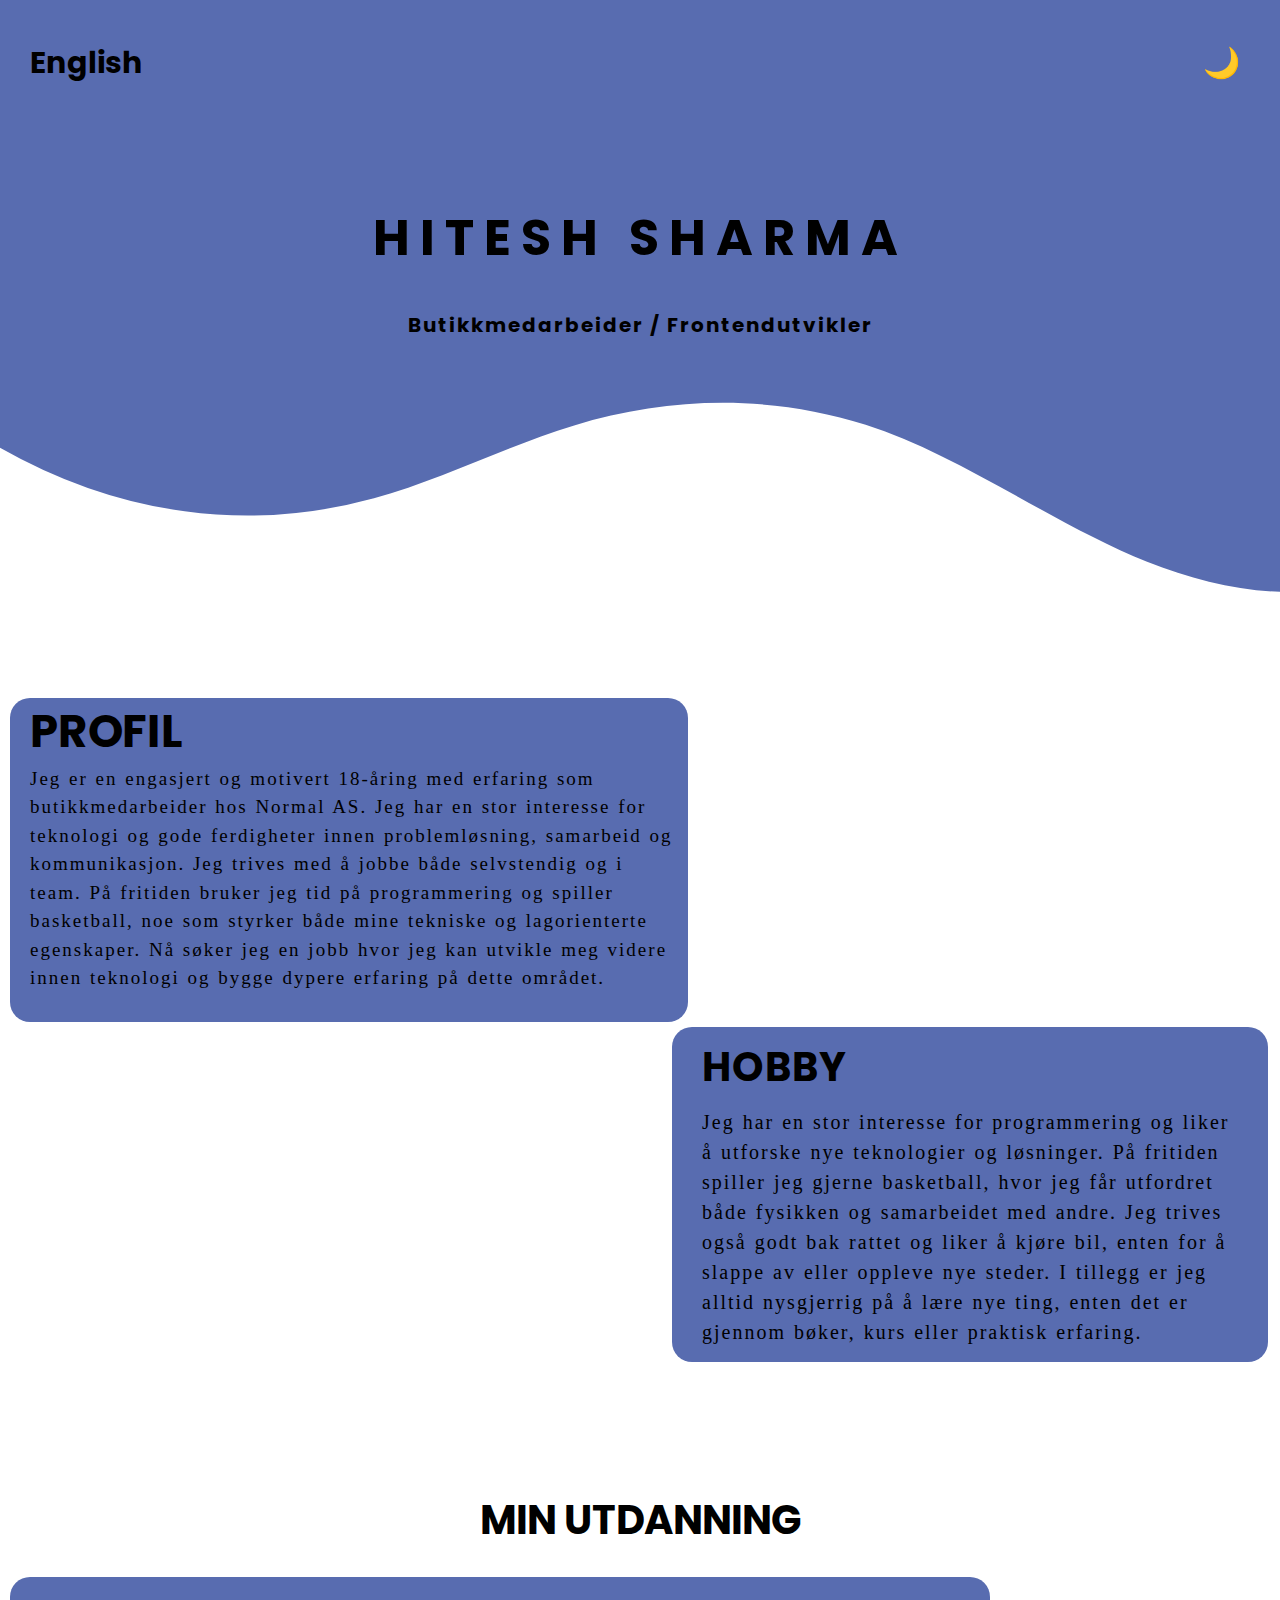
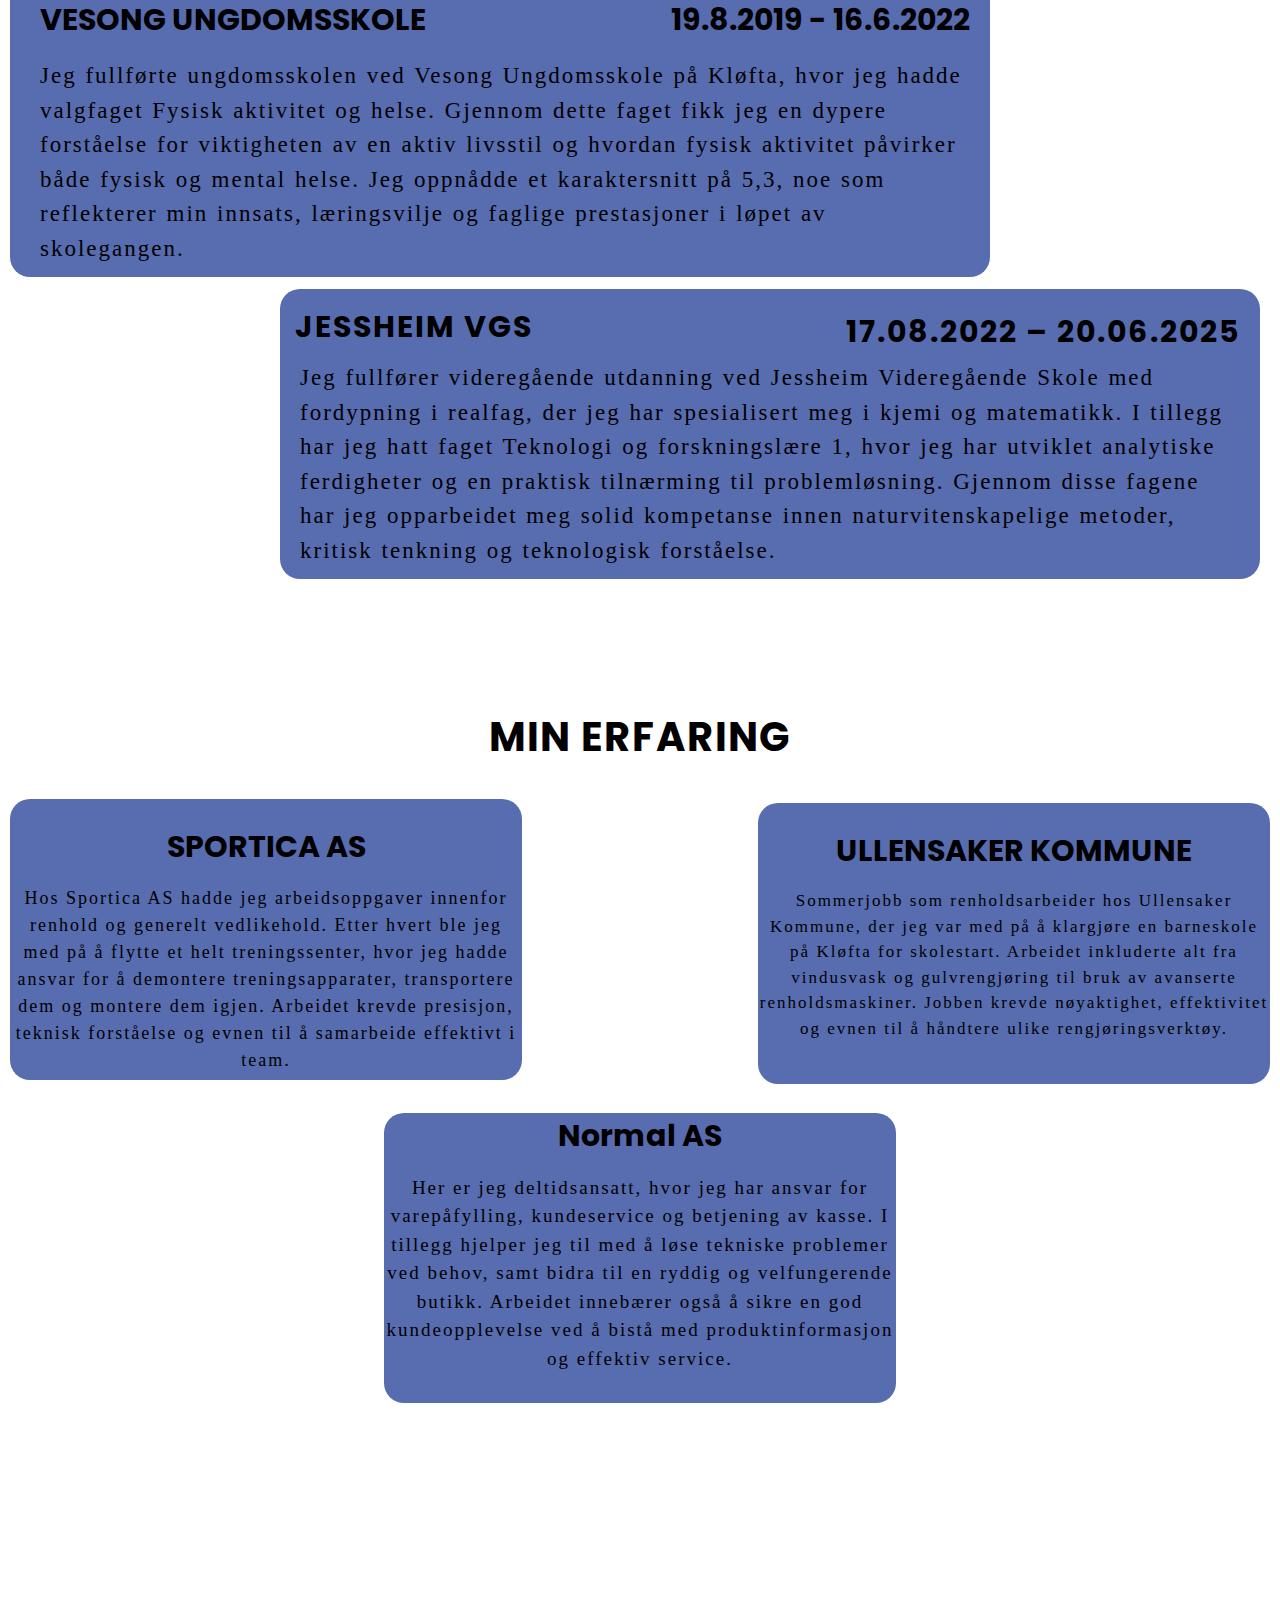
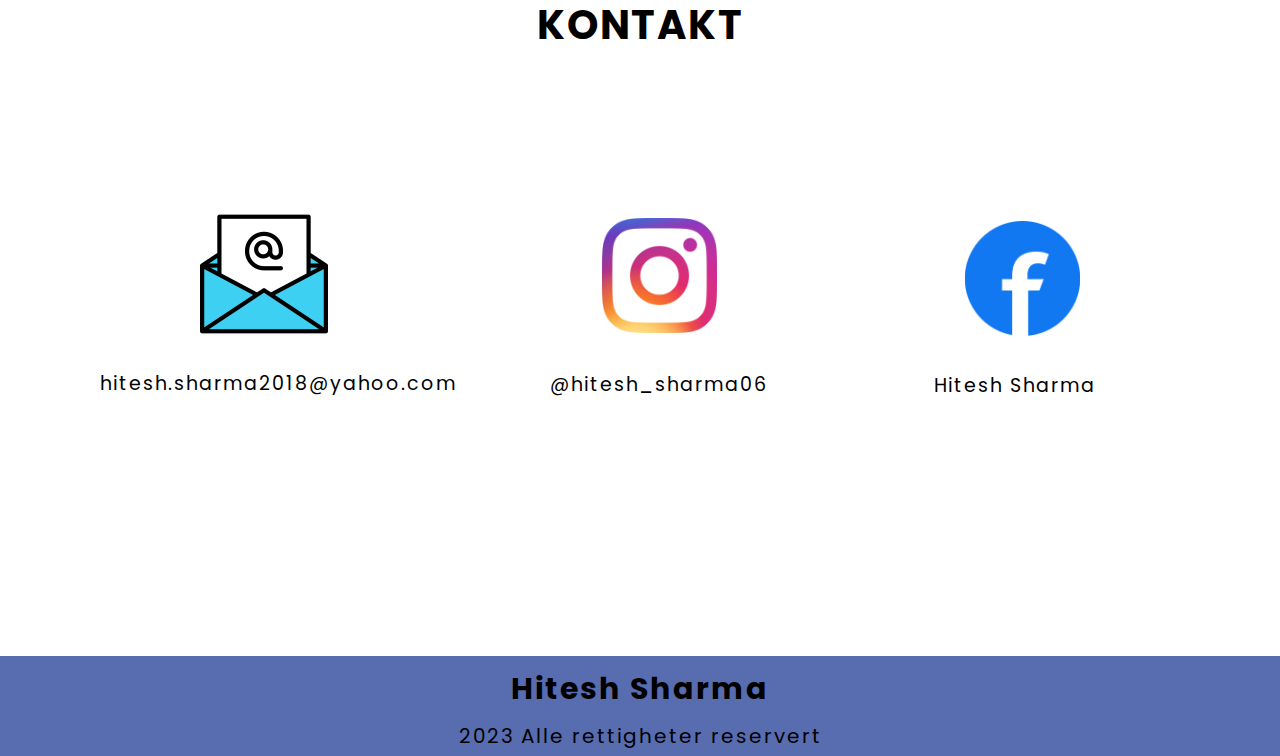
==== index.html @ 56905f3d "Update and rename app.html to index.html" ====
<!DOCTYPE html>
<html lang="en">
<head>
    <meta charset="UTF-8">
    <meta name="viewport" content="width=device-width, initial-scale=1.0">
    <title>Hitesh Sharma</title>
    <link href="https://fonts.googleapis.com/css2?family=Poppins:wght@700&display=swap" rel="stylesheet">
    <link rel="stylesheet" href="style.css">
    <link rel="icon" href="imag.png" type="image/png"> 
</head>
<body>
    <header>
        <div class="nav">
            <div class="språk">
                <h2><a href="english.html">English</a></h2>
            </div>
            <div class="dark">
                <h2><a href="dark_app.html">🌙</a></h2>
            </div>
            <div class="custom-shape-divider-top-1742841996">
                <svg data-name="Layer 1" xmlns="http://www.w3.org/2000/svg" viewBox="0 0 1200 120" preserveAspectRatio="none">
                    <path d="M321.39,56.44c58-10.79,114.16-30.13,172-41.86,82.39-16.72,168.19-17.73,250.45-.39C823.78,31,906.67,72,985.66,92.83c70.05,18.48,146.53,26.09,214.34,3V0H0V27.35A600.21,600.21,0,0,0,321.39,56.44Z" class="shape-fill"></path>
                </svg>
            </div>
        <div class="name">
            <h1>HITESH SHARMA</h1>
        </div>
        <div class="stilling">
            <h2>Butikkmedarbeider / Frontendutvikler</h2>
        </div>
        </div>
    </header>
    <main>
        <div class="profil">
            <div class="navn">
                <h2>PROFIL</h2>
            </div>
            <div class="profiltekst">
                <p>Jeg er en engasjert og motivert 18-åring med erfaring som butikkmedarbeider hos Normal AS. Jeg har en stor interesse for teknologi og gode ferdigheter innen problemløsning, samarbeid og kommunikasjon. Jeg trives med å jobbe både selvstendig og i team. 

                    På fritiden bruker jeg tid på programmering og spiller basketball, noe som styrker både mine tekniske og lagorienterte egenskaper. Nå søker jeg en jobb hvor jeg kan utvikle meg videre innen teknologi og bygge dypere erfaring på dette området.
                </p>
            </div>
        </div>

        <div class="hobby">
            <h1>HOBBY</h1>
            <div class="hobbytekst">
                <p>Jeg har en stor interesse for programmering og liker å utforske nye teknologier og løsninger. På fritiden spiller jeg gjerne basketball, hvor jeg får utfordret både fysikken og samarbeidet med andre. Jeg trives også godt bak rattet og liker å kjøre bil, enten for å slappe av eller oppleve nye steder. I tillegg er jeg alltid nysgjerrig på å lære nye ting, enten det er gjennom bøker, kurs eller praktisk erfaring.</p>
            </div>
        </div>

        <div class="utdanning">
            <h1>MIN UTDANNING</h1>
            <div class="vesong">
                <h2>VESONG UNGDOMSSKOLE</h2>
                <div class="vesongtid">
                    <h2>19.8.2019 - 16.6.2022</h2>
                </div>
                <div class="vesongtekst">
                    <p>Jeg fullførte ungdomsskolen ved Vesong Ungdomsskole på Kløfta, hvor jeg hadde valgfaget Fysisk aktivitet og helse. Gjennom dette faget fikk jeg en dypere forståelse for viktigheten av en aktiv livsstil og hvordan fysisk aktivitet påvirker både fysisk og mental helse. Jeg oppnådde et karaktersnitt på 5,3, noe som reflekterer min innsats, læringsvilje og faglige prestasjoner i løpet av skolegangen.</p>
                </div>
            </div>

            <div class="jesvgs">
                <h2>JESSHEIM VGS</h2>
                <div class="jesstid">
                    <h2>17.08.2022 – 20.06.2025</h2>
                </div>
                <div class="jesstekst">
                    <p>Jeg fullfører videregående utdanning ved Jessheim Videregående Skole med fordypning i realfag, der jeg har spesialisert meg i kjemi og matematikk. I tillegg har jeg hatt faget Teknologi og forskningslære 1, hvor jeg har utviklet analytiske ferdigheter og en praktisk tilnærming til problemløsning. Gjennom disse fagene har jeg opparbeidet meg solid kompetanse innen naturvitenskapelige metoder, kritisk tenkning og teknologisk forståelse.</p>
                </div>
            </div>
        </div>

        <div class="erfaring">
            <h1>MIN ERFARING</h1>
            <div class="sportica scroll-effect">
                <h2>SPORTICA AS</h2>
                <p>Hos Sportica AS hadde jeg arbeidsoppgaver innenfor renhold og generelt vedlikehold. Etter hvert ble jeg med på å flytte et helt treningssenter, hvor jeg hadde ansvar for å demontere treningsapparater, transportere dem og montere dem igjen. Arbeidet krevde presisjon, teknisk forståelse og evnen til å samarbeide effektivt i team.</p>
            </div>

            <div class="normal">
                <h2>Normal AS</h2>
                <p>Her er jeg deltidsansatt, hvor jeg har ansvar for varepåfylling, kundeservice og betjening av kasse. I tillegg hjelper jeg til med å løse tekniske problemer ved behov, samt bidra til en ryddig og velfungerende butikk. Arbeidet innebærer også å sikre en god kundeopplevelse ved å bistå med produktinformasjon og effektiv service.</p>
            </div>

            <div class="ulk">
                <h2>ULLENSAKER KOMMUNE</h2>
                <p>Sommerjobb som renholdsarbeider hos Ullensaker Kommune, der jeg var med på å klargjøre en barneskole på Kløfta for skolestart. Arbeidet inkluderte alt fra vindusvask og gulvrengjøring til bruk av avanserte renholdsmaskiner. Jobben krevde nøyaktighet, effektivitet og evnen til å håndtere ulike rengjøringsverktøy.</p>
            </div>
        </div>
        <div class="kontakt">
            <h1>KONTAKT</h1>
            <div class="email">
                 <a href="mailto:hitesh.sharma2018@yahoo.com" target="_blank">
                        <img src="image.png" alt="">
                 </a>
                <p>hitesh.sharma2018@yahoo.com</p>
            </div>
            <div class="insta">
                <a href="https://www.instagram.com/hitesh_sharma06/" target="_blank">
                    <img src="insta.png" alt="">
                </a>
                <p>@hitesh_sharma06</p>
            </div>
            <div class="facebook">
                <a href="https://www.facebook.com/profile.php?id=100025072475921" target="_blank">
                    <img src="facebook.png" alt="">
                </a>
                <p>Hitesh Sharma</p>
            </div>
        </div>
    </main>

    <footer>
        <div class="footer">
            <h2>Hitesh Sharma</h2>
            <p>2023 Alle rettigheter reservert</p>
        </div>
    </footer>
</body>
</html>
---- style.css ----
html{
    scroll-behavior: smooth;
    background-color: #131638;
}
body{
    margin: 0;
    padding: 0;
    font-family: 'Poppins', sans-serif;
    background-color: #ffffff;
    height: 50%;
}
.nav {
    background-color:#586cb0 ;
    overflow: hidden;
    width: 100%;
    height: 400px;
    top: 0;
    left: 0;
    z-index: 1000;
}

.språk{
    float: left;
    margin-right: 20px;
    margin-top: 20px;
}

.språk a{
    color: rgb(0, 0, 0);
    text-decoration: none;
    font-size: 30px;
    margin-right: 20px;
    margin-left: 30px;
}

.språk a:hover{
    color: #6131f1;
}

.dark{
    float:right;
    margin-right: 20px;
    margin-top:20px;
}

.dark a{
    color: white;
    text-decoration: none;
    font-size: 30px;
    margin-right: 20px;
    margin-left: 30px;
}

.dark a:hover{
    color: #440ceccf;
}
.custom-shape-divider-top-1742841996 {
    position: absolute;
    top: 400px;
    left: 0;
    width: 100%;
    overflow: hidden;
    line-height: 0;
}

.custom-shape-divider-top-1742841996 svg {
    position: relative;
    display: block;
    width: calc(109% + 1.3px);
    height: 209px;
}

.custom-shape-divider-top-1742841996 .shape-fill {
    fill: #586cb0;
}

.name h1{
    font-family: 'Poppins', sans-serif;
    color:rgb(0, 0, 0);
    font-size: 50px;
    text-align: center;
    margin-top:200px;
    font-weight:0;
    transition: font-size 0.5s;
    letter-spacing: 10px;
}

.name h1:hover{
    font-size: 60px;
}
.stilling h2{
    font-family: 'Poppins', sans-serif;
    color:rgb(0, 0, 0);
    font-size: 20px;
    text-align: center;
    margin-top: 0;
    letter-spacing: 2px;
}

main{
    font-family: 'Poppins', sans-serif; 
    border-radius: 20px;
}

.profil{
    margin-top: 24%;
    width: 53%;
    margin-left: 10px;
    background-color: #586cb0;
    height: 50%;
    border-radius: 20px; 
    transition: 0.5s;
}

.profil:hover{
    box-shadow: 0px 0px 10px 0px #000000;
}


.navn{
    font-family: 'Poppins', sans-serif;
    padding: 0px;
    color: rgb(0, 0, 0);
    text-align: left;
    margin-top: -9px;
    font-size: 30px;
    margin-left: 20px;
}

.profiltekst{
    color: rgb(0, 0, 0);
    font-family: 'Times New Roman', Times, serif;
    margin-top: -10%;
    padding: 10px;
    margin-left: 10px;
   word-spacing: 1px;
   letter-spacing: 2px; 
   font-size: 19px;
   line-height:1.5;
   font-weight: 100px;
}

.hobby{
    margin-top: 5px;
    padding: 10px;
    margin-left: 52.5%;
    border: 0px solid #000000cf;
    height: 315px;
    width: 45%;
    background-color: #586cb0;
    border-radius: 20px;
    margin-bottom: 10%;
    transition: 0.5s; 
}

.hobby:hover{
    box-shadow: 0px 0px 10px 0px #000000;
}

.hobby h1   {
    color: rgb(0, 0, 0);
    font-family: 'Poppins', sans-serif;
    font-size: 40px;
    text-align: left;
    margin-top: 0;
    letter-spacing: 2px;
    margin-left: 20px;
}

.hobbytekst{
    color: rgb(0, 0, 0);
    margin-top: -8%;
    padding: 10px;
    margin-left: 10px;
    word-spacing: 1px;
    letter-spacing: 2px; 
    font-size: 20px;
    font-family: 'Times New Roman', Times, serif;
    line-height: 1.5;

}


.utdanning{
    margin-top: 5px;
}

.utdanning h1{
    font-family: 'Poppins', sans-serif;
    text-align: center;
    font-size: 40px;
    color: rgb(0, 0, 0);
}

.vesong{
    margin-top: 5px;
    padding: 10px;
    margin-left:10px;
    border: 0px solid #000000cf;
    height: 280px;
    width: 75%;
    background-color: #586cb0;
    border-radius: 20px;
    margin-bottom: 10%;
    transition: 0.5s;
}

.vesong:hover{
    box-shadow: 0px 0px 10px 0px #000000;
}

.vesong h2{
    color: rgb(0, 0, 0);
    margin-top: 10px;
    margin-left: 20px;
    font-size: 30px;
    font-family: 'Poppins', sans-serif;
    text-align: left;
}

.vesongtid h2{
    color: rgb(0, 0, 0);
    text-align: right;
    margin-top: -70px;
    margin-right: 10px;
}

.vesongtekst p{
    color: rgb(0, 0, 0);
    margin-top: -2%;
    padding: 10px;
    margin-left: 10px;
    word-spacing: 1px;
    letter-spacing: 2px; 
    font-size: 20px;
    font-family: 'Times New Roman', Times, serif;
    line-height: 1.5;
    font-size: 23px;
}

.jesvgs{
    margin-top: -9%;
    padding: 10px;
    margin-left:280px;
    border: 0px solid #000000cf;
    height: 270px;
    width: 75%;
    background-color: #586cb0;
    border-radius: 20px;
    margin-bottom: 10%;
   transition: 0.5s; 
}

.jesvgs:hover{
    box-shadow: 0px 0px 10px 0px #000000;
}

.jesvgs h2{
    padding: 5px;
    color: rgb(0, 0, 0);
    font-family: 'Poppins', sans-serif;
    font-size: 30px;
    margin-top: 0;
    letter-spacing: 2px;
}

.jesstid h2{

    padding: 10px;
    font-family: 'Poppins', sans-serif;
    font-size: 30px;
    color: rgb(0, 0, 0);
    text-align: right;
    margin-top: -8.5%;
}

.jesvgs p{
    margin-top: -4%;
    color: rgb(0, 0, 0);
    padding: 10px;
    word-spacing: 1px;
    letter-spacing: 2px; 
    font-size: 20px;
    font-family: 'Times New Roman', Times, serif;
    line-height: 1.5;
    font-size: 23px;
}     

.erfaring h1{
    font-size: 40px;
    color: rgb(0, 0, 0);
    font-family: 'Poppins', sans-serif;
    text-align: center;
    margin-top: 0;
    letter-spacing: 2px;
}


.sportica{
    width: 40%;
    float: left;
    margin-left: 10px;
    margin-top: 5px;
    border: 0px solid #00000000;
    height: 281px;
    background-color: #586cb0;
    border-radius: 20px;
    transition: 0.5s;
}

.sportica:hover{
    box-shadow: 0px 0px 10px 0px #1b204f;
}
.sportica h2{
    color: rgb(0, 0, 0);
    text-align: center;
    font-size: 30px;
}

.sportica p{
    font-family: 'Times New Roman', Times, serif;
    color: rgb(0, 0, 0);
    margin-top: -2%;
    line-height: 1.5;
    text-align: center;
    letter-spacing: 2px;
    font-size: 18px;
}

.ulk{
    width: 40%;
    float: right;
    align-self: right;
    margin-left: 10px;
    margin-right: 10px;
    margin-top: -600px;
    border: 0px solid #00000000;
    height: 281px;
    background-color: #586cb0;
    border-radius: 20px;
    transition: 0.5s;
}

.ulk:hover{
    box-shadow: 0px 0px 10px 0px #1b204f;
}
.ulk h2{
    color: rgb(0, 0, 0);
    text-align: center;
    font-size: 30px;
}

.ulk p{
    font-family: 'Times New Roman', Times, serif;
    color: rgb(0, 0, 0);
    margin-top: -2%;
    line-height: 1.5;
    text-align: center;
    letter-spacing: 2px;
    font-size: 17px;
}


.normal{
    width: 40%;
    float: center;
    margin-left: 30%;
    margin-top: 27%;
    border: 0px solid #00000000;
    height: 290px;
    background-color: #586cb0;
    border-radius: 20px;
    transition: 0.5s;
}
.normal:hover{
    box-shadow: 0px 0px 10px 0px #000000;
}
.normal h2{
    color: rgb(0, 0, 0);
    text-align: center;
    font-size: 30px;
}

.normal p{
    font-family: 'Times New Roman', Times, serif;
    color: rgb(0, 0, 0);
    margin-top: -2%;
    line-height: 1.5;
    text-align: center;
    letter-spacing: 2px;
    font-size: 19px;
}

.kontakt h1{
    font-size: 40px;
    color: rgb(0, 0, 0);
    font-family: 'Poppins', sans-serif;
    text-align: center;
    margin-top: 15%;
    letter-spacing: 2px;
}

.email  a img{
    width: 10%;
    height: 10%;
    margin-left: 200px;
    margin-top:10%;
}

.email  a img:hover{
    transform: scale(1.1);
    transition: 0.5s;
}

.email p{
    font-family:'Poppins', sans-serif;
    color: rgb(0, 0, 0);
    margin-top: 2%;
    line-height: 1.5;
    margin-left: 150px;
    letter-spacing: 2px;
    font-size: 19px;
    margin-left: 100px;
}
.insta a img {
    width: 9%;
    height: 9%;
    margin-left: 47%;
    margin-top: -200px;
    display: block; 
}

.insta a img:hover{
    transform: scale(1.1);
    transition: 0.5s;
}

.insta p{
    font-family:'Poppins', sans-serif;
    color: rgb(0, 0, 0);
    margin-top: 3%;
    line-height: 1.5;
    margin-left: 150px;
    letter-spacing: 2px;
    font-size: 19px;
    margin-left: 550px;
}

.facebook a img{
    width: 9%;
    height: 9%;
    float: right;
    margin-top: -150px;
    margin-right: 200px;
    display: block; 
}

.facebook a img:hover{
    transform: scale(1.1);
    transition: 0.5s;
}

.facebook p{
    font-family:'Poppins', sans-serif;
    color: rgb(0, 0, 0);
    margin-top: -48px;
    letter-spacing: 2px;
    font-size: 19px;
    margin-left: 73%;

}

.footer{
    background-color: #586cb0;
    height: 100px;
    width: 100%;
    margin-top: 20%;
    border-radius: 0px;
    margin-bottom: 0px;
}

.footer h2{
    padding: 10px;
    font-family: 'Poppins', sans-serif;
    color: rgb(0, 0, 0);
    text-align: center;
    font-size: 30px;
    margin-top: 5%;
    letter-spacing: 2px;
}

.footer p{
    font-family: 'Poppins', sans-serif;
    color: rgb(0, 0, 0);
    text-align: center;
    font-size: 20px;
    margin-top: -2%;
    letter-spacing: 2px;
}
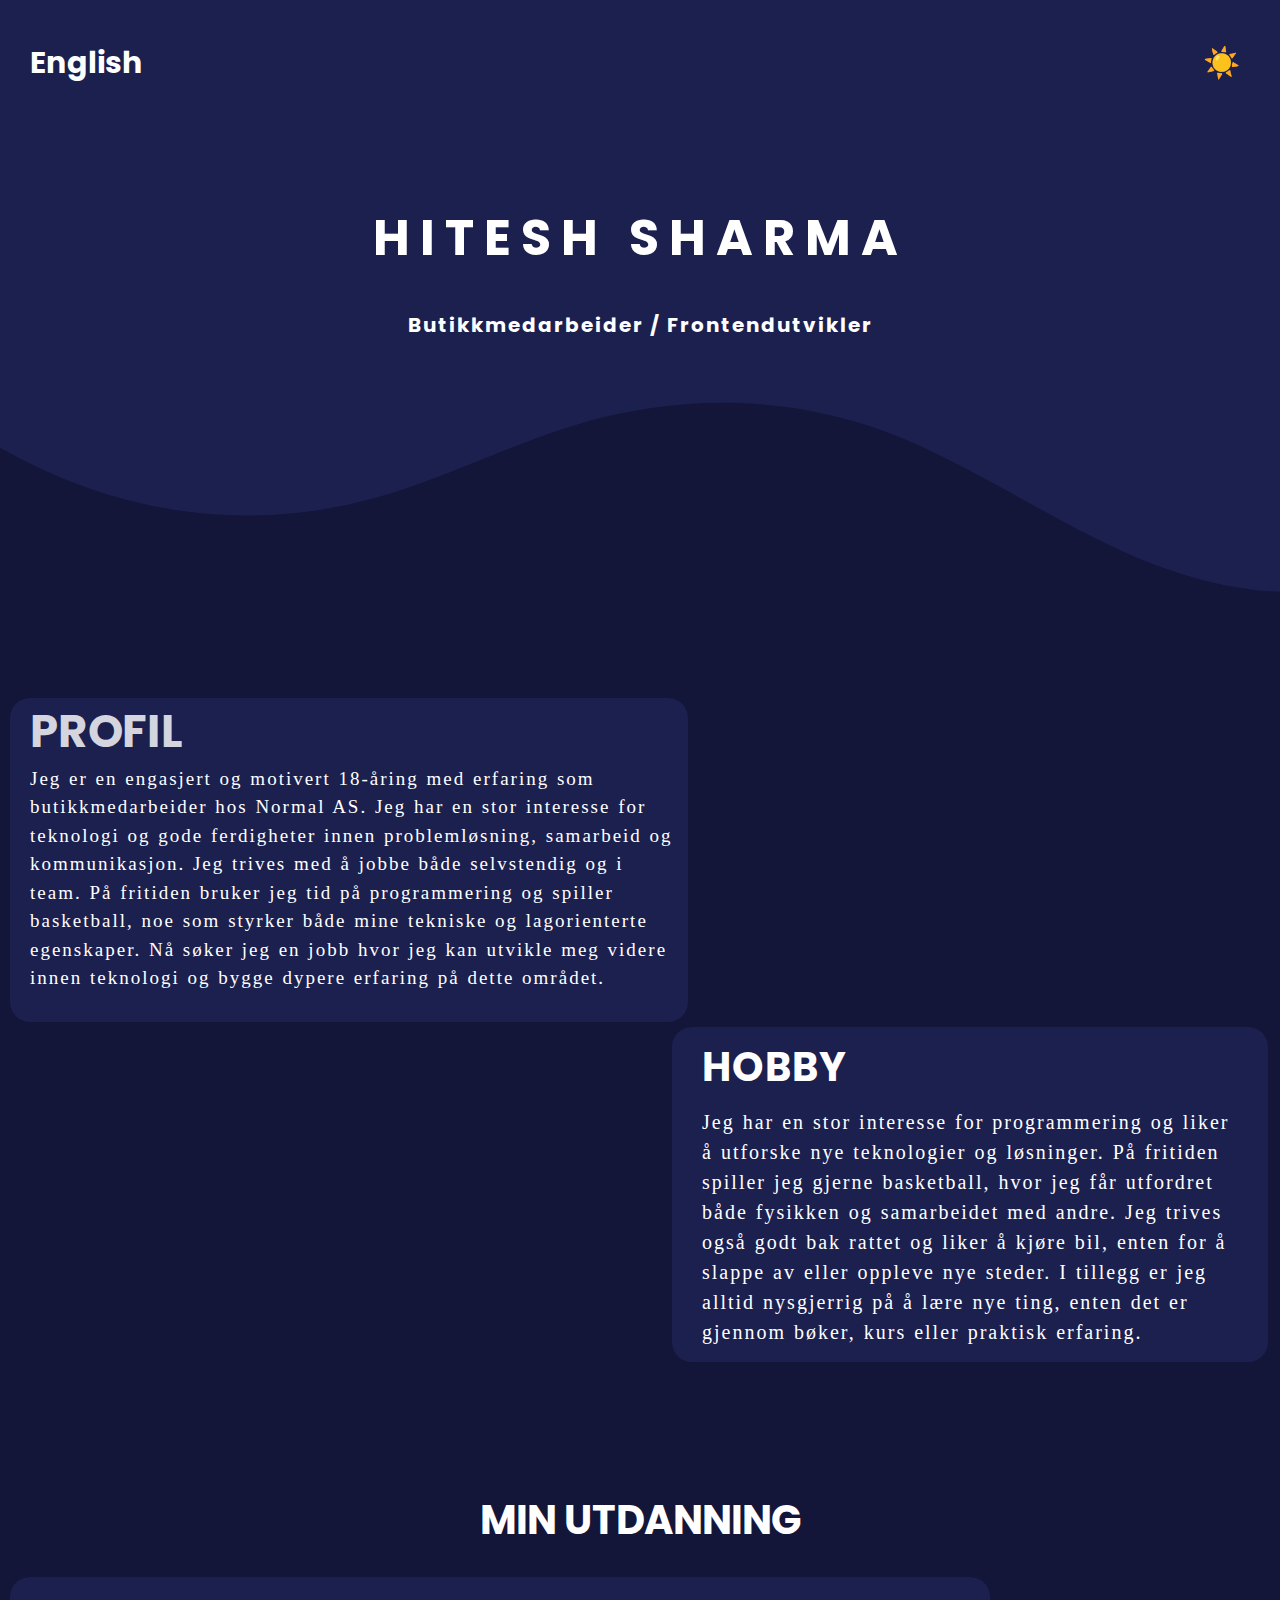
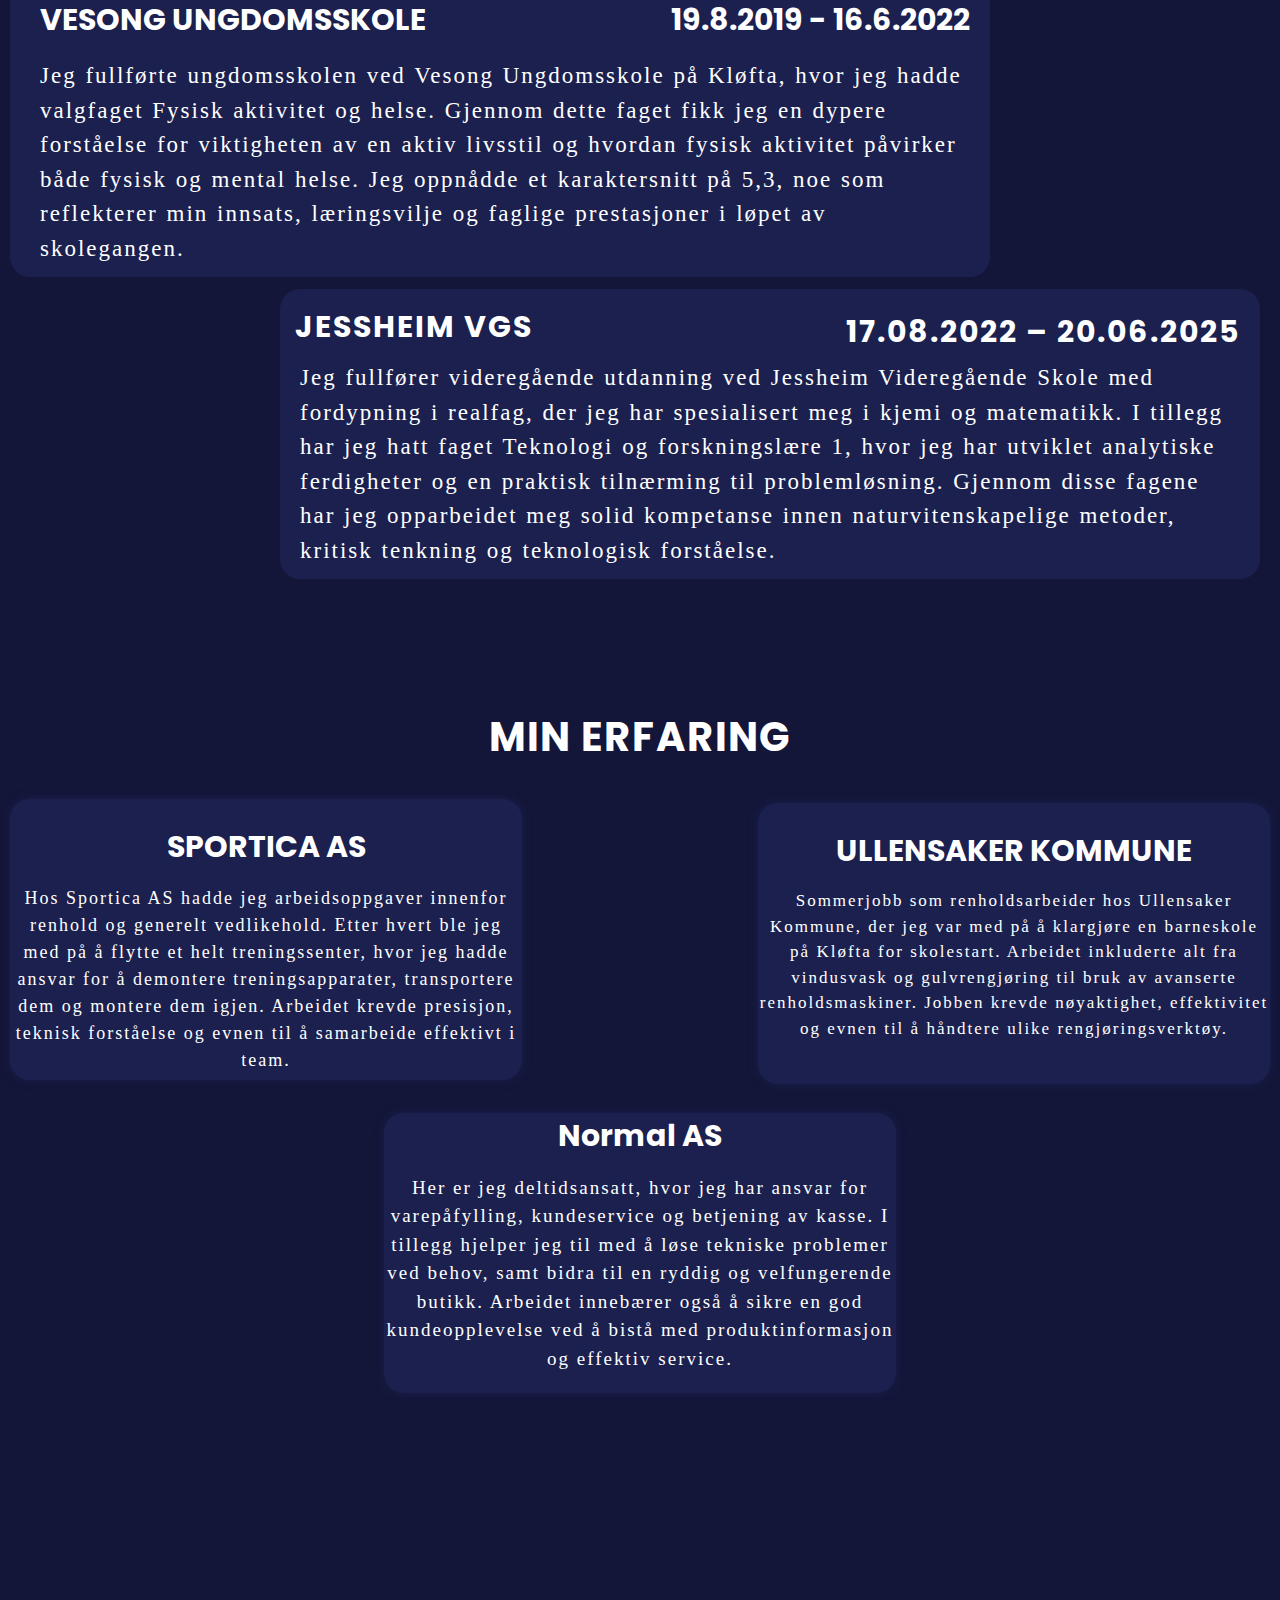
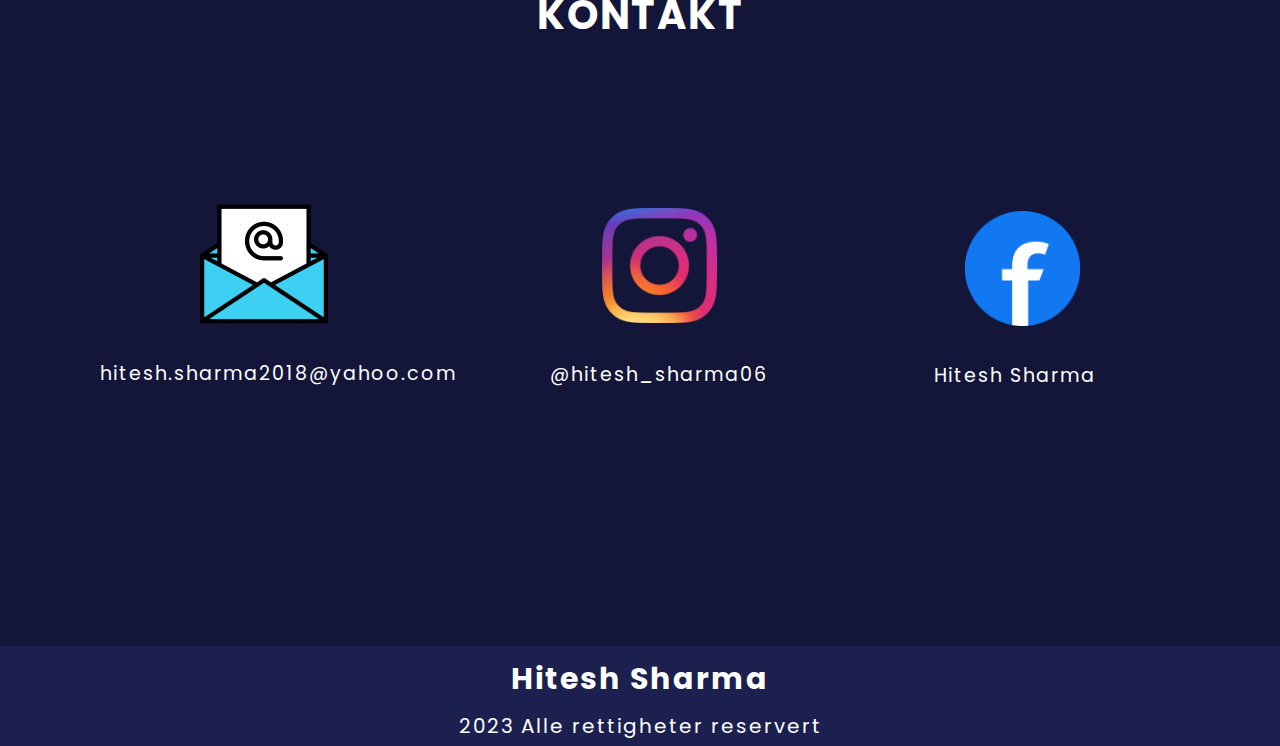
==== commit 9308d4a4: "Update and rename dark_app.html to index.html" ====
--- a/index.html
+++ b/index.html
@@ -5,17 +5,17 @@
     <meta name="viewport" content="width=device-width, initial-scale=1.0">
     <title>Hitesh Sharma</title>
     <link href="https://fonts.googleapis.com/css2?family=Poppins:wght@700&display=swap" rel="stylesheet">
-    <link rel="stylesheet" href="style.css">
+    <link rel="stylesheet" href="dark.css">
     <link rel="icon" href="imag.png" type="image/png"> 
 </head>
 <body>
     <header>
         <div class="nav">
             <div class="språk">
-                <h2><a href="english.html">English</a></h2>
+                <h2><a href="english_dark.html">English</a></h2>
             </div>
             <div class="dark">
-                <h2><a href="dark_app.html">🌙</a></h2>
+                <h2><a href="app.html">☀️</a></h2>
             </div>
             <div class="custom-shape-divider-top-1742841996">
                 <svg data-name="Layer 1" xmlns="http://www.w3.org/2000/svg" viewBox="0 0 1200 120" preserveAspectRatio="none">
--- a/dark.css
+++ b/dark.css
@@ -0,0 +1,503 @@
+html{
+    scroll-behavior: smooth;
+    background-color: #131638;
+}
+body{
+    margin: 0;
+    padding: 0;
+    font-family: 'Poppins', sans-serif;
+    background-color: #131638;
+    height: 50%;
+}
+.nav {
+    background-color: #1b204f;
+    overflow: hidden;
+    width: 100%;
+    height: 400px;
+    top: 0;
+    left: 0;
+    z-index: 1000;
+}
+
+.språk{
+    float: left;
+    margin-right: 20px;
+    margin-top: 20px;
+}
+
+.språk a{
+    color: rgb(255, 255, 255);
+    text-decoration: none;
+    font-size: 30px;
+    margin-right: 20px;
+    margin-left: 30px;
+}
+
+.språk a:hover{
+    color: #6131f1;
+}
+
+.dark{
+    float:right;
+    margin-right: 20px;
+    margin-top:20px;
+}
+
+.dark a{
+    color: white;
+    text-decoration: none;
+    font-size: 30px;
+    margin-right: 20px;
+    margin-left: 30px;
+}
+
+.dark a:hover{
+    color: #440ceccf;
+}
+.custom-shape-divider-top-1742841996 {
+    position: absolute;
+    top: 400px;
+    left: 0;
+    width: 100%;
+    overflow: hidden;
+    line-height: 0;
+}
+
+.custom-shape-divider-top-1742841996 svg {
+    position: relative;
+    display: block;
+    width: calc(109% + 1.3px);
+    height: 209px;
+}
+
+.custom-shape-divider-top-1742841996 .shape-fill {
+    fill: #1b204f;
+}
+
+.name h1{
+    font-family: 'Poppins', sans-serif;
+    color:white;
+    font-size: 50px;
+    text-align: center;
+    margin-top:200px;
+    font-weight:0;
+    transition: font-size 0.5s;
+    letter-spacing: 10px;
+}
+
+.name h1:hover{
+    font-size: 60px;
+}
+.stilling h2{
+    font-family: 'Poppins', sans-serif;
+    color:white;
+    font-size: 20px;
+    text-align: center;
+    margin-top: 0;
+    letter-spacing: 2px;
+}
+
+main{
+    font-family: 'Poppins', sans-serif; 
+    border-radius: 20px;
+}
+
+.profil{
+    margin-top: 24%;
+    width: 53%;
+    margin-left: 10px;
+    background-color: #1b204f;
+    height: 50%;
+    border-radius: 20px; 
+    transition: 0.5s;
+}
+
+.profil:hover{
+    box-shadow: 0px 0px 10px 0px #ffffff;
+}
+
+
+.navn{
+    font-family: 'Poppins', sans-serif;
+    padding: 0px;
+    color: rgb(255, 255, 255);
+    text-align: left;
+    margin-top: -9px;
+    font-size: 30px;
+    color: #ffffffcf;
+    margin-left: 20px;
+}
+
+.profiltekst{
+    color: white;
+    font-family: 'Times New Roman', Times, serif;
+    margin-top: -10%;
+    padding: 10px;
+    margin-left: 10px;
+   word-spacing: 1px;
+   letter-spacing: 2px; 
+   font-size: 19px;
+   line-height:1.5;
+   font-weight: 100px;
+}
+
+.hobby{
+    margin-top: 5px;
+    padding: 10px;
+    margin-left: 52.5%;
+    border: 0px solid #000000cf;
+    height: 315px;
+    width: 45%;
+    background-color: #1b204f;
+    border-radius: 20px;
+    margin-bottom: 10%;
+    transition: 0.5s; 
+}
+
+.hobby:hover{
+    box-shadow: 0px 0px 10px 0px #ffffff;
+}
+
+.hobby h1   {
+    color: white;
+    font-family: 'Poppins', sans-serif;
+    font-size: 40px;
+    text-align: left;
+    margin-top: 0;
+    letter-spacing: 2px;
+    margin-left: 20px;
+}
+
+.hobbytekst{
+    color: white;
+    margin-top: -8%;
+    padding: 10px;
+    margin-left: 10px;
+    word-spacing: 1px;
+    letter-spacing: 2px; 
+    font-size: 20px;
+    font-family: 'Times New Roman', Times, serif;
+    line-height: 1.5;
+
+}
+
+
+.utdanning{
+    margin-top: 5px;
+}
+
+.utdanning h1{
+    font-family: 'Poppins', sans-serif;
+    text-align: center;
+    font-size: 40px;
+    color: white;
+}
+
+.vesong{
+    margin-top: 5px;
+    padding: 10px;
+    margin-left:10px;
+    border: 0px solid #000000cf;
+    height: 280px;
+    width: 75%;
+    background-color: #1b204f;
+    border-radius: 20px;
+    margin-bottom: 10%;
+    transition: 0.5s;
+}
+
+.vesong:hover{
+    box-shadow: 0px 0px 10px 0px #ffffff;
+}
+
+.vesong h2{
+    color: white;
+    margin-top: 10px;
+    margin-left: 20px;
+    font-size: 30px;
+    font-family: 'Poppins', sans-serif;
+    text-align: left;
+}
+
+.vesongtid h2{
+    color: white;
+    text-align: right;
+    margin-top: -70px;
+    margin-right: 10px;
+}
+
+.vesongtekst p{
+    color: white;
+    margin-top: -2%;
+    padding: 10px;
+    margin-left: 10px;
+    word-spacing: 1px;
+    letter-spacing: 2px; 
+    font-size: 20px;
+    font-family: 'Times New Roman', Times, serif;
+    line-height: 1.5;
+    font-size: 23px;
+}
+
+.jesvgs{
+    margin-top: -9%;
+    padding: 10px;
+    margin-left:280px;
+    border: 0px solid #000000cf;
+    height: 270px;
+    width: 75%;
+    background-color: #1b204f;
+    border-radius: 20px;
+    margin-bottom: 10%;
+   transition: 0.5s; 
+}
+
+.jesvgs:hover{
+    box-shadow: 0px 0px 10px 0px #ffffff;
+}
+
+.jesvgs h2{
+    padding: 5px;
+    color: white;
+    font-family: 'Poppins', sans-serif;
+    font-size: 30px;
+    margin-top: 0;
+    letter-spacing: 2px;
+}
+
+.jesstid h2{
+
+    padding: 10px;
+    font-family: 'Poppins', sans-serif;
+    font-size: 30px;
+    color: white;
+    text-align: right;
+    margin-top: -8.5%;
+}
+
+.jesvgs p{
+    margin-top: -4%;
+    color: white;
+    padding: 10px;
+    word-spacing: 1px;
+    letter-spacing: 2px; 
+    font-size: 20px;
+    font-family: 'Times New Roman', Times, serif;
+    line-height: 1.5;
+    font-size: 23px;
+}     
+
+.erfaring h1{
+    font-size: 40px;
+    color: white;
+    font-family: 'Poppins', sans-serif;
+    text-align: center;
+    margin-top: 0;
+    letter-spacing: 2px;
+}
+
+
+.sportica{
+    width: 40%;
+    float: left;
+    margin-left: 10px;
+    margin-top: 5px;
+    border: 0px solid #00000000;
+    height: 281px;
+    background-color: #1b204f;
+    border-radius: 20px;
+    box-shadow: 0px 0px 10px 0px #1b204f;
+    transition: 0.5s;
+}
+
+.sportica:hover{
+    box-shadow: 0px 0px 10px 0px #ffffff;
+}
+.sportica h2{
+    color: white;
+    text-align: center;
+    font-size: 30px;
+}
+
+.sportica p{
+    font-family: 'Times New Roman', Times, serif;
+    color: white;
+    margin-top: -2%;
+    line-height: 1.5;
+    text-align: center;
+    letter-spacing: 2px;
+    font-size: 18px;
+}
+
+.ulk{
+    width: 40%;
+    float: right;
+    align-self: right;
+    margin-left: 10px;
+    margin-right: 10px;
+    margin-top: -590px;
+    border: 0px solid #00000000;
+    height: 281px;
+    background-color: #1b204f;
+    box-shadow: 0px 0px 10px 0px #1b204f;
+    border-radius: 20px;
+    transition: 0.5s;
+}
+
+.ulk:hover{
+    box-shadow: 0px 0px 10px 0px #ffffff;
+}
+.ulk h2{
+    color: white;
+    text-align: center;
+    font-size: 30px;
+}
+
+.ulk p{
+    font-family: 'Times New Roman', Times, serif;
+    color: white;
+    margin-top: -2%;
+    line-height: 1.5;
+    text-align: center;
+    letter-spacing: 2px;
+    font-size: 17px;
+}
+
+
+.normal{
+    width: 40%;
+    float: center;
+    margin-left: 30%;
+    margin-top: 27%;
+    border: 0px solid #00000000;
+    height: 280px;
+    background-color: #1b204f;
+    border-radius: 20px;
+    box-shadow: 0px 0px 10px 0px #1b204f;
+    transition: 0.5s;
+}
+.normal:hover{
+    box-shadow: 0px 0px 10px 0px #ffffff;
+}
+.normal h2{
+    color: white;
+    text-align: center;
+    font-size: 30px;
+}
+
+.normal p{
+    font-family: 'Times New Roman', Times, serif;
+    color: white;
+    margin-top: -2%;
+    line-height: 1.5;
+    text-align: center;
+    letter-spacing: 2px;
+    font-size: 19px;
+}
+
+.kontakt h1{
+    font-size: 40px;
+    color: white;
+    font-family: 'Poppins', sans-serif;
+    text-align: center;
+    margin-top: 15%;
+    letter-spacing: 2px;
+}
+
+.email  a img{
+    width: 10%;
+    height: 10%;
+    margin-left: 200px;
+    margin-top:10%;
+}
+
+.email  a img:hover{
+    transform: scale(1.1);
+    transition: 0.5s;
+}
+
+.email p{
+    font-family:'Poppins', sans-serif;
+    color: white;
+    margin-top: 2%;
+    line-height: 1.5;
+    margin-left: 150px;
+    letter-spacing: 2px;
+    font-size: 19px;
+    margin-left: 100px;
+}
+.insta a img {
+    width: 9%;
+    height: 9%;
+    margin-left: 47%;
+    margin-top: -200px;
+    display: block; 
+}
+
+.insta a img:hover{
+    transform: scale(1.1);
+    transition: 0.5s;
+}
+
+.insta p{
+    font-family:'Poppins', sans-serif;
+    color: white;
+    margin-top: 3%;
+    line-height: 1.5;
+    margin-left: 150px;
+    letter-spacing: 2px;
+    font-size: 19px;
+    margin-left: 550px;
+}
+
+.facebook a img{
+    width: 9%;
+    height: 9%;
+    float: right;
+    margin-top: -150px;
+    margin-right: 200px;
+    display: block; 
+}
+
+.facebook a img:hover{
+    transform: scale(1.1);
+    transition: 0.5s;
+}
+
+.facebook p{
+    font-family:'Poppins', sans-serif;
+    color: white;
+    margin-top: -48px;
+    letter-spacing: 2px;
+    font-size: 19px;
+    margin-left: 73%;
+
+}
+
+.footer{
+    background-color: #1b204f;
+    height: 100px;
+    width: 100%;
+    margin-top: 20%;
+    border-radius: 0px;
+    margin-bottom: 0px;
+}
+
+.footer h2{
+    padding: 10px;
+    font-family: 'Poppins', sans-serif;
+    color: white;
+    text-align: center;
+    font-size: 30px;
+    margin-top: 5%;
+    letter-spacing: 2px;
+}
+
+.footer p{
+    font-family: 'Poppins', sans-serif;
+    color: white;
+    text-align: center;
+    font-size: 20px;
+    margin-top: -2%;
+    letter-spacing: 2px;
+}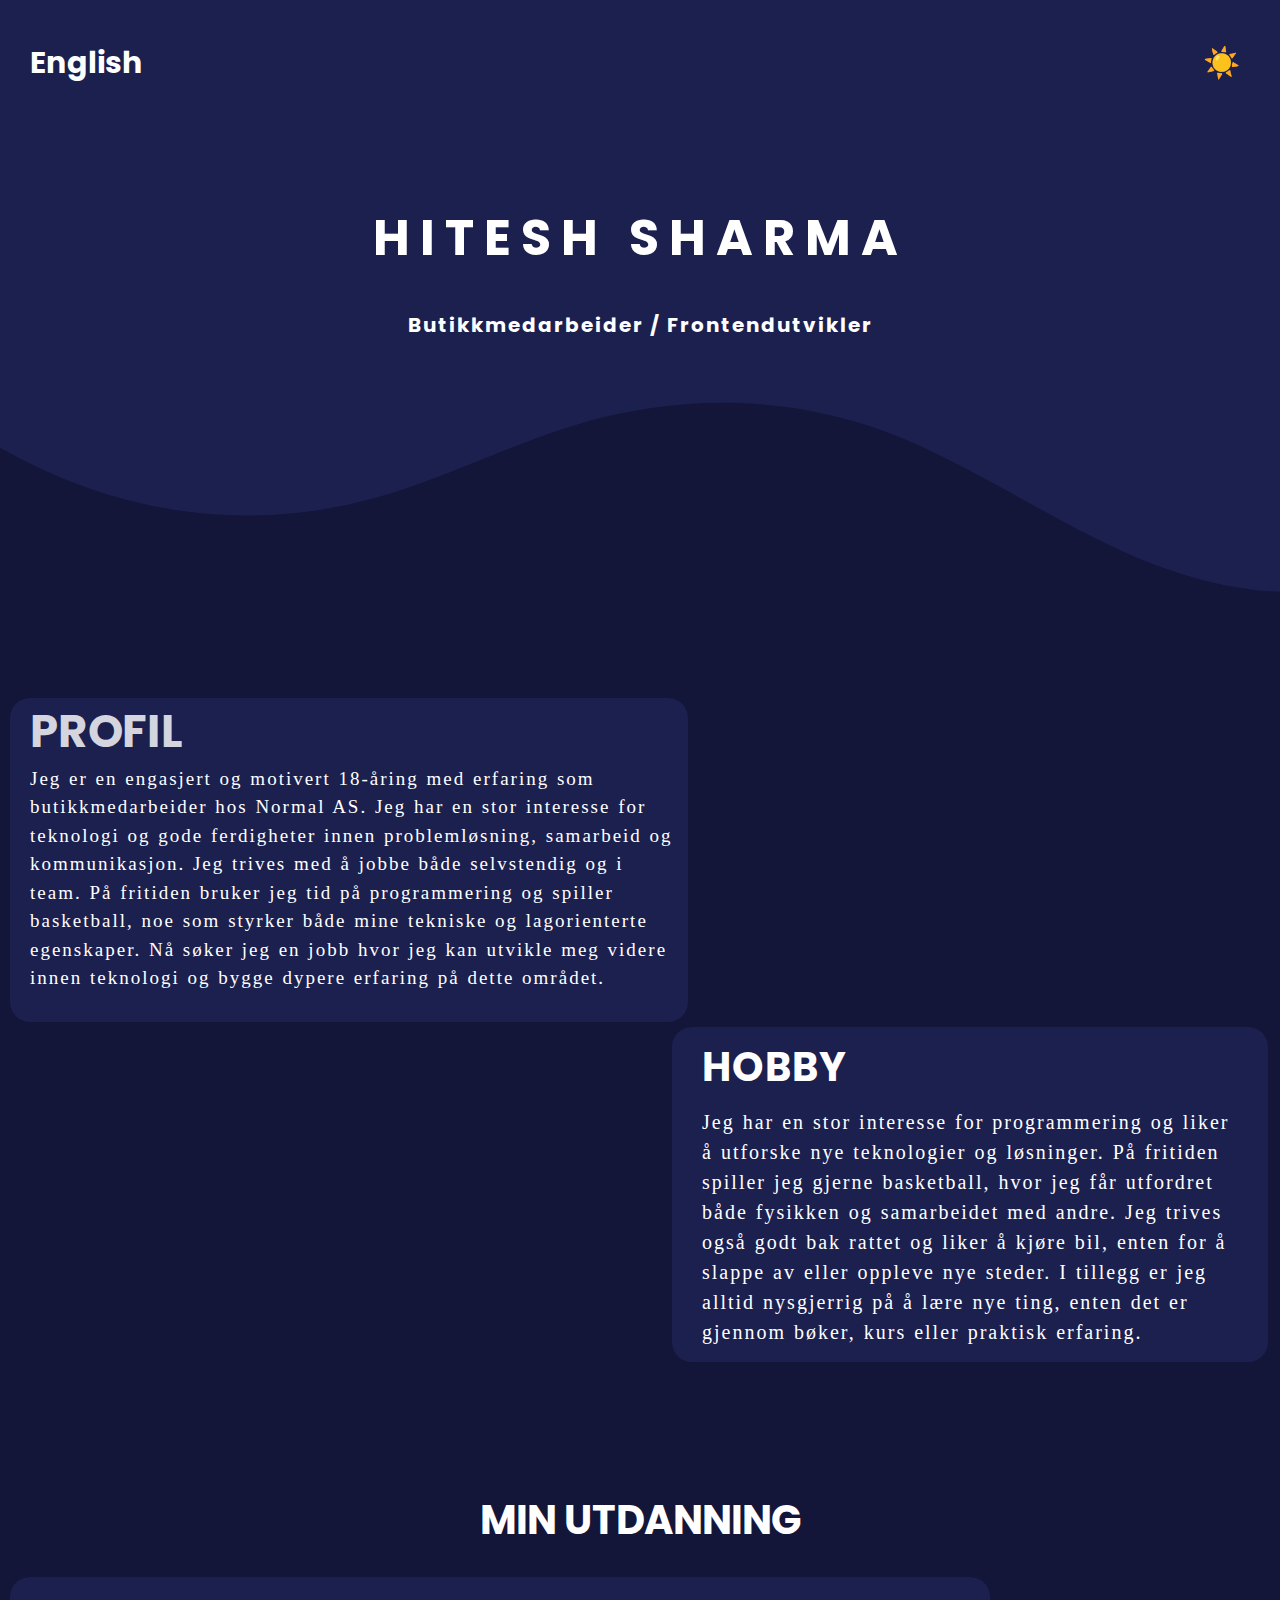
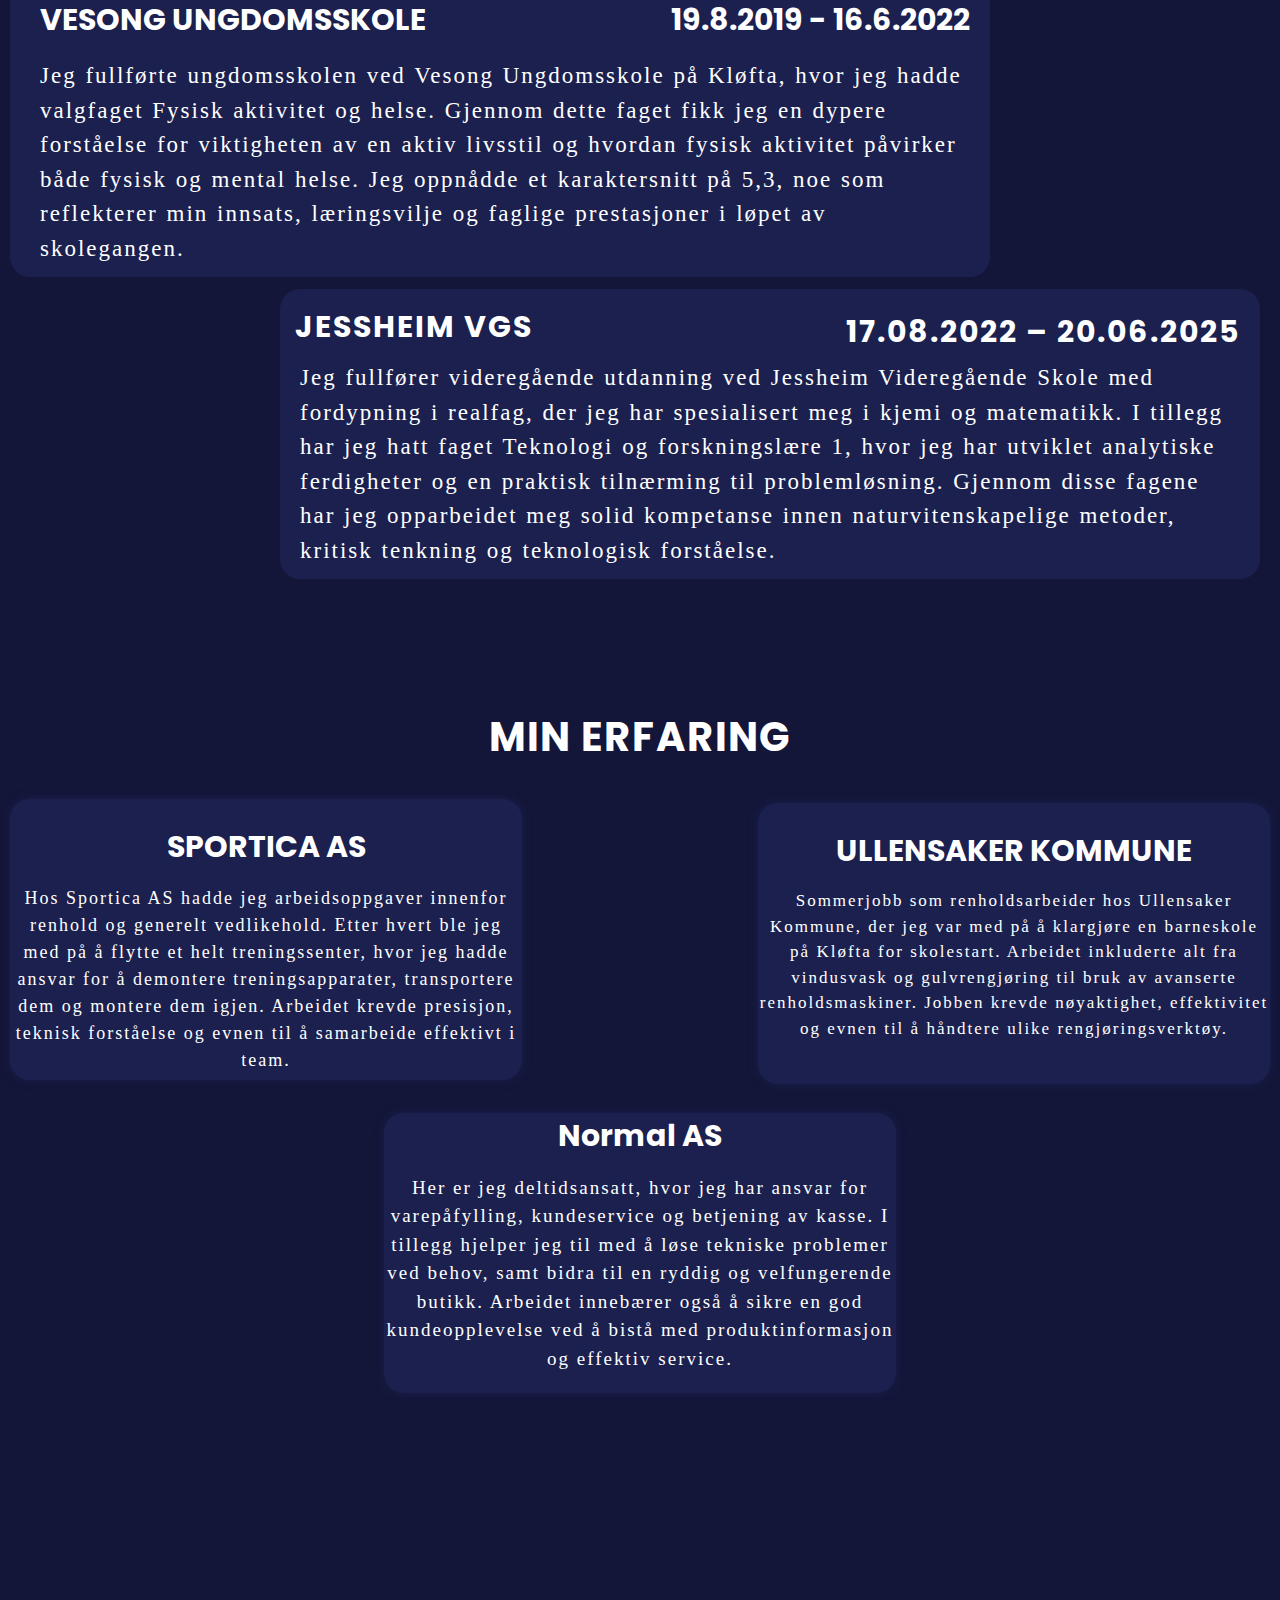
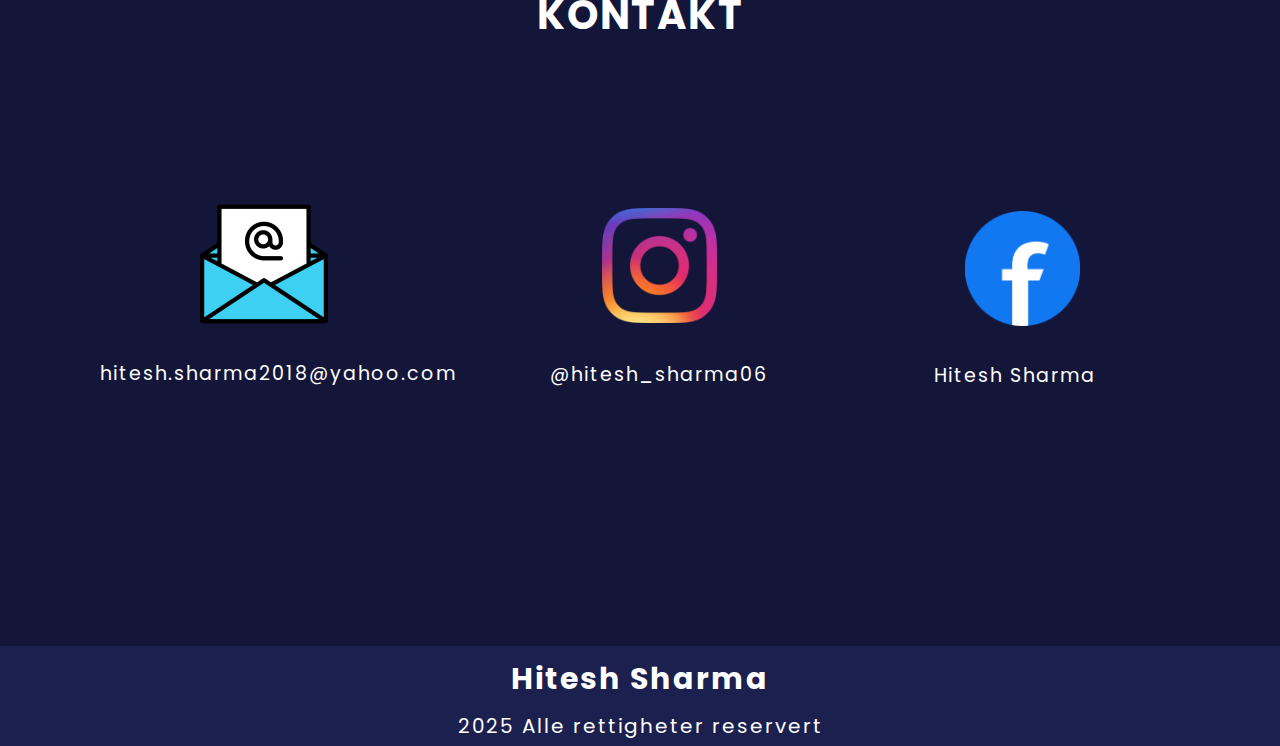
==== commit febfbcf5: "Update index.html" ====
--- a/index.html
+++ b/index.html
@@ -116,7 +116,7 @@
     <footer>
         <div class="footer">
             <h2>Hitesh Sharma</h2>
-            <p>2023 Alle rettigheter reservert</p>
+            <p>2025 Alle rettigheter reservert</p>
         </div>
     </footer>
 </body>
